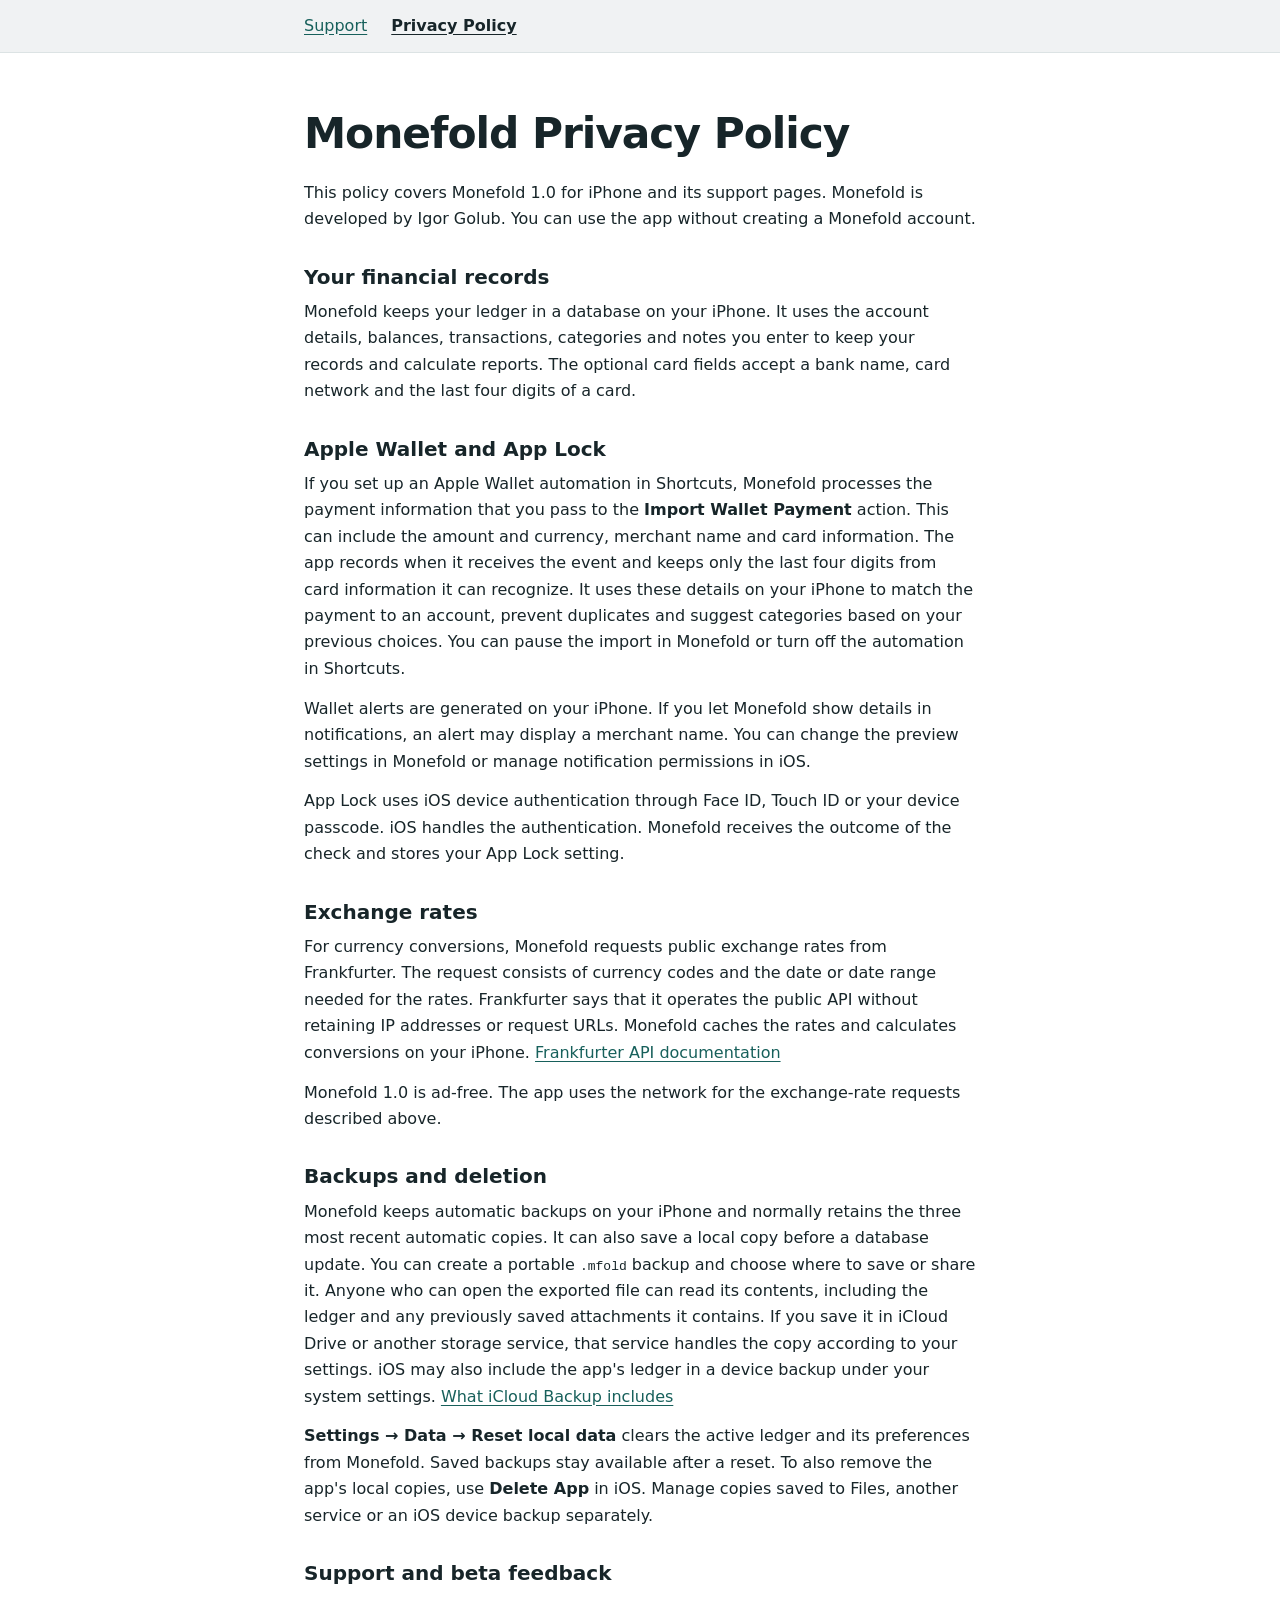
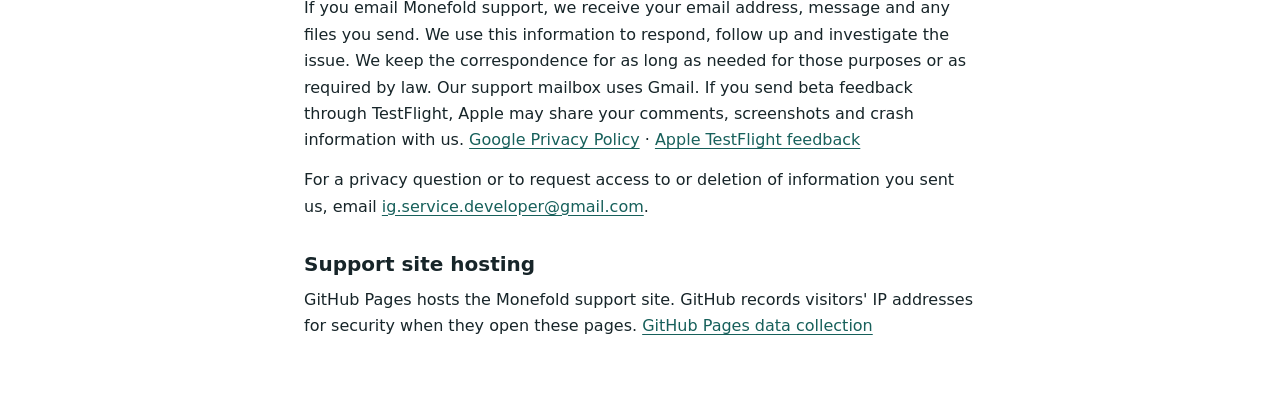
==== privacy.html @ 05406705 "Add files via upload" ====
<!doctype html>
<html lang="en">
<head>
  <meta charset="utf-8">
  <meta name="viewport" content="width=device-width, initial-scale=1">
  <meta name="description" content="How Monefold for iPhone handles your ledger, Apple Wallet imports, backups and support requests.">
  <title>Monefold Privacy Policy</title>
  <link rel="stylesheet" href="./pages.css">
</head>
<body>
  <header class="site-header">
    <nav class="page-width" aria-label="Monefold pages">
      <a href="./index.html">Support</a>
      <a href="./privacy.html" aria-current="page">Privacy Policy</a>
    </nav>
  </header>
  <main class="page-width">
    <h1>Monefold Privacy Policy</h1>
    <p>This policy covers Monefold 1.0 for iPhone and its support pages. Monefold is developed by Igor Golub. You can use the app without creating a Monefold account.</p>

    <section>
      <h2>Your financial records</h2>
      <p>Monefold keeps your ledger in a database on your iPhone. It uses the account details, balances, transactions, categories and notes you enter to keep your records and calculate reports. The optional card fields accept a bank name, card network and the last four digits of a card.</p>
    </section>

    <section>
      <h2>Apple Wallet and App Lock</h2>
      <p>If you set up an Apple Wallet automation in Shortcuts, Monefold processes the payment information that you pass to the <strong>Import Wallet Payment</strong> action. This can include the amount and currency, merchant name and card information. The app records when it receives the event and keeps only the last four digits from card information it can recognize. It uses these details on your iPhone to match the payment to an account, prevent duplicates and suggest categories based on your previous choices. You can pause the import in Monefold or turn off the automation in Shortcuts.</p>
      <p>Wallet alerts are generated on your iPhone. If you let Monefold show details in notifications, an alert may display a merchant name. You can change the preview settings in Monefold or manage notification permissions in iOS.</p>
      <p>App Lock uses iOS device authentication through Face ID, Touch ID or your device passcode. iOS handles the authentication. Monefold receives the outcome of the check and stores your App Lock setting.</p>
    </section>

    <section>
      <h2>Exchange rates</h2>
      <p>For currency conversions, Monefold requests public exchange rates from Frankfurter. The request consists of currency codes and the date or date range needed for the rates. Frankfurter says that it operates the public API without retaining IP addresses or request URLs. Monefold caches the rates and calculates conversions on your iPhone. <a href="https://frankfurter.dev/#faq">Frankfurter API documentation</a></p>
      <p>Monefold 1.0 is ad-free. The app uses the network for the exchange-rate requests described above.</p>
    </section>

    <section>
      <h2>Backups and deletion</h2>
      <p>Monefold keeps automatic backups on your iPhone and normally retains the three most recent automatic copies. It can also save a local copy before a database update. You can create a portable <code>.mfold</code> backup and choose where to save or share it. Anyone who can open the exported file can read its contents, including the ledger and any previously saved attachments it contains. If you save it in iCloud Drive or another storage service, that service handles the copy according to your settings. iOS may also include the app's ledger in a device backup under your system settings. <a href="https://support.apple.com/en-us/108770">What iCloud Backup includes</a></p>
      <p><strong>Settings → Data → Reset local data</strong> clears the active ledger and its preferences from Monefold. Saved backups stay available after a reset. To also remove the app's local copies, use <strong>Delete App</strong> in iOS. Manage copies saved to Files, another service or an iOS device backup separately.</p>
    </section>

    <section>
      <h2>Support and beta feedback</h2>
      <p>If you email Monefold support, we receive your email address, message and any files you send. We use this information to respond, follow up and investigate the issue. We keep the correspondence for as long as needed for those purposes or as required by law. Our support mailbox uses Gmail. If you send beta feedback through TestFlight, Apple may share your comments, screenshots and crash information with us. <a href="https://policies.google.com/privacy?hl=en">Google Privacy Policy</a> · <a href="https://developer.apple.com/help/app-store-connect/test-a-beta-version/view-tester-feedback/">Apple TestFlight feedback</a></p>
      <p>For a privacy question or to request access to or deletion of information you sent us, email <a href="mailto:ig.service.developer@gmail.com">ig.service.developer@gmail.com</a>.</p>
    </section>

    <section>
      <h2>Support site hosting</h2>
      <p>GitHub Pages hosts the Monefold support site. GitHub records visitors' IP addresses for security when they open these pages. <a href="https://docs.github.com/en/pages/getting-started-with-github-pages/what-is-github-pages#data-collection">GitHub Pages data collection</a></p>
    </section>
  </main>
</body>
</html>
---- pages.css ----
:root {
  color-scheme: light;
  color: #172529;
  background: #fff;
  font-family: Inter, system-ui, sans-serif;
  line-height: 1.65;
}

body {
  margin: 0;
}

.page-width {
  box-sizing: border-box;
  width: 100%;
  max-width: 46rem;
  margin-inline: auto;
  padding-inline: clamp(1rem, 5vw, 2rem);
}

.site-header {
  background: #f0f2f3;
  border-bottom: 1px solid #dce3e4;
}

nav {
  display: flex;
  flex-wrap: wrap;
  gap: 0.5rem 1.5rem;
  align-items: center;
  min-height: 3.25rem;
}

nav a {
  padding-block: 0.55rem;
}

a {
  color: #17605b;
  text-underline-offset: 0.18em;
  overflow-wrap: anywhere;
}

a[aria-current="page"] {
  color: #172529;
  font-weight: 700;
}

a:focus-visible {
  outline: 2px solid #17605b;
  outline-offset: 3px;
}

main {
  padding-block: clamp(2rem, 7vw, 3.5rem);
}

h1,
h2 {
  line-height: 1.2;
}

h1 {
  margin: 0 0 1.25rem;
  font-size: clamp(1.85rem, 5vw, 2.65rem);
  letter-spacing: -0.025em;
}

h2 {
  margin: 0 0 0.65rem;
  font-size: 1.25rem;
}

section {
  margin-top: 2rem;
}

p {
  margin: 0 0 0.85rem;
}
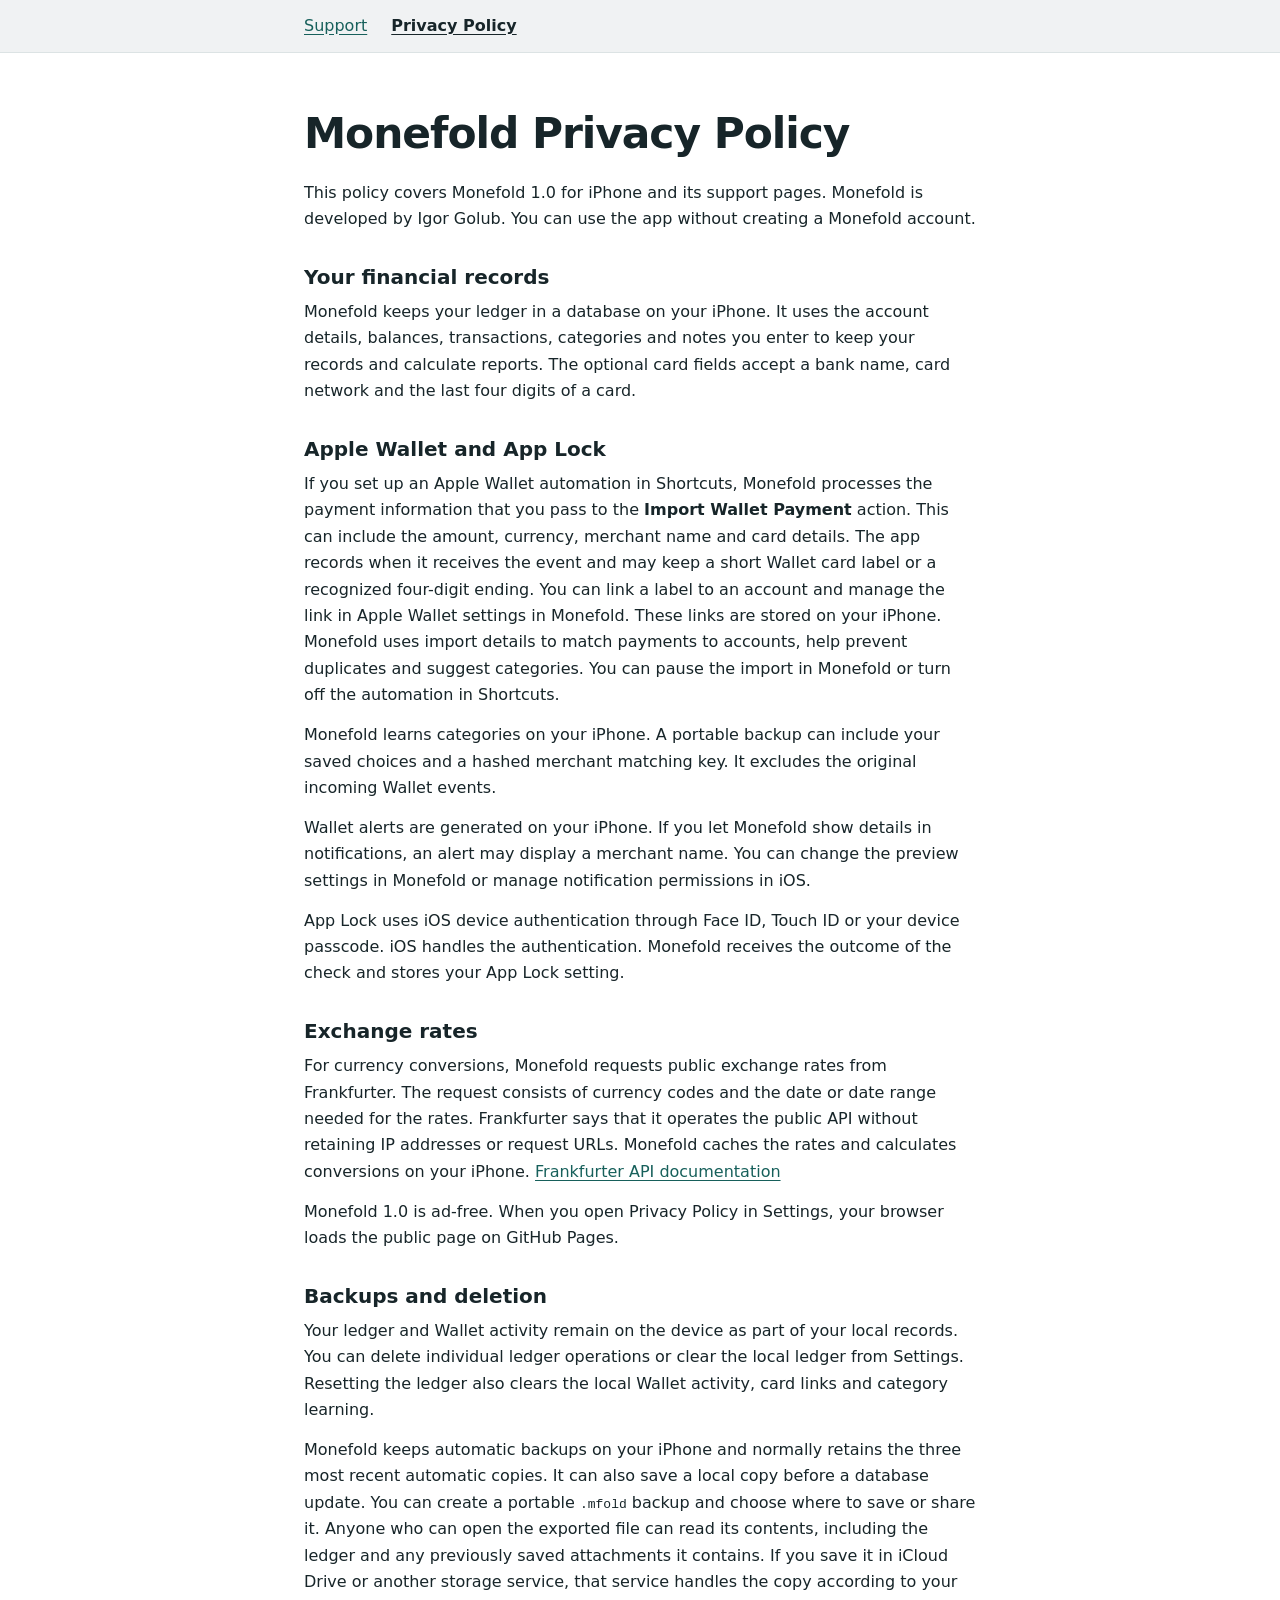
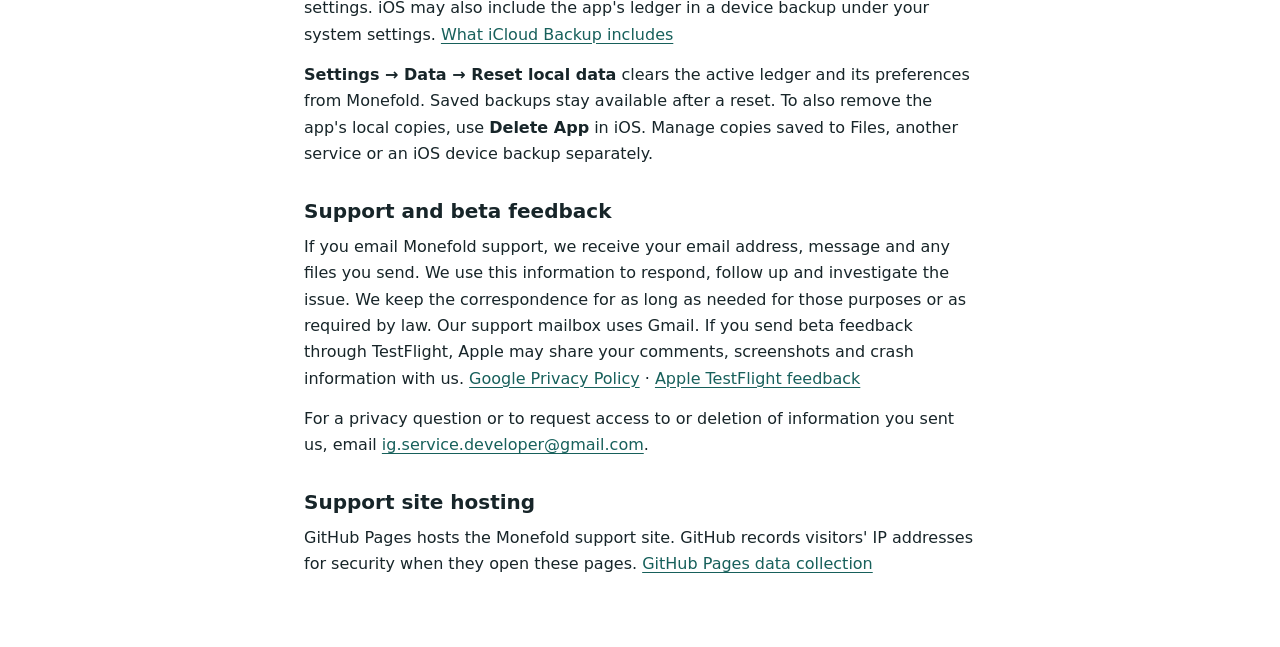
==== commit 83032fa0: "Update Monefold privacy policy for Wallet card links" ====
--- a/privacy.html
+++ b/privacy.html
@@ -25,7 +25,8 @@
 
     <section>
       <h2>Apple Wallet and App Lock</h2>
-      <p>If you set up an Apple Wallet automation in Shortcuts, Monefold processes the payment information that you pass to the <strong>Import Wallet Payment</strong> action. This can include the amount and currency, merchant name and card information. The app records when it receives the event and keeps only the last four digits from card information it can recognize. It uses these details on your iPhone to match the payment to an account, prevent duplicates and suggest categories based on your previous choices. You can pause the import in Monefold or turn off the automation in Shortcuts.</p>
+      <p>If you set up an Apple Wallet automation in Shortcuts, Monefold processes the payment information that you pass to the <strong>Import Wallet Payment</strong> action. This can include the amount, currency, merchant name and card details. The app records when it receives the event and may keep a short Wallet card label or a recognized four-digit ending. You can link a label to an account and manage the link in Apple Wallet settings in Monefold. These links are stored on your iPhone. Monefold uses import details to match payments to accounts, help prevent duplicates and suggest categories. You can pause the import in Monefold or turn off the automation in Shortcuts.</p>
+      <p>Monefold learns categories on your iPhone. A portable backup can include your saved choices and a hashed merchant matching key. It excludes the original incoming Wallet events.</p>
       <p>Wallet alerts are generated on your iPhone. If you let Monefold show details in notifications, an alert may display a merchant name. You can change the preview settings in Monefold or manage notification permissions in iOS.</p>
       <p>App Lock uses iOS device authentication through Face ID, Touch ID or your device passcode. iOS handles the authentication. Monefold receives the outcome of the check and stores your App Lock setting.</p>
     </section>
@@ -33,11 +34,12 @@
     <section>
       <h2>Exchange rates</h2>
       <p>For currency conversions, Monefold requests public exchange rates from Frankfurter. The request consists of currency codes and the date or date range needed for the rates. Frankfurter says that it operates the public API without retaining IP addresses or request URLs. Monefold caches the rates and calculates conversions on your iPhone. <a href="https://frankfurter.dev/#faq">Frankfurter API documentation</a></p>
-      <p>Monefold 1.0 is ad-free. The app uses the network for the exchange-rate requests described above.</p>
+      <p>Monefold 1.0 is ad-free. When you open Privacy Policy in Settings, your browser loads the public page on GitHub Pages.</p>
     </section>
 
     <section>
       <h2>Backups and deletion</h2>
+      <p>Your ledger and Wallet activity remain on the device as part of your local records. You can delete individual ledger operations or clear the local ledger from Settings. Resetting the ledger also clears the local Wallet activity, card links and category learning.</p>
       <p>Monefold keeps automatic backups on your iPhone and normally retains the three most recent automatic copies. It can also save a local copy before a database update. You can create a portable <code>.mfold</code> backup and choose where to save or share it. Anyone who can open the exported file can read its contents, including the ledger and any previously saved attachments it contains. If you save it in iCloud Drive or another storage service, that service handles the copy according to your settings. iOS may also include the app's ledger in a device backup under your system settings. <a href="https://support.apple.com/en-us/108770">What iCloud Backup includes</a></p>
       <p><strong>Settings → Data → Reset local data</strong> clears the active ledger and its preferences from Monefold. Saved backups stay available after a reset. To also remove the app's local copies, use <strong>Delete App</strong> in iOS. Manage copies saved to Files, another service or an iOS device backup separately.</p>
     </section>
